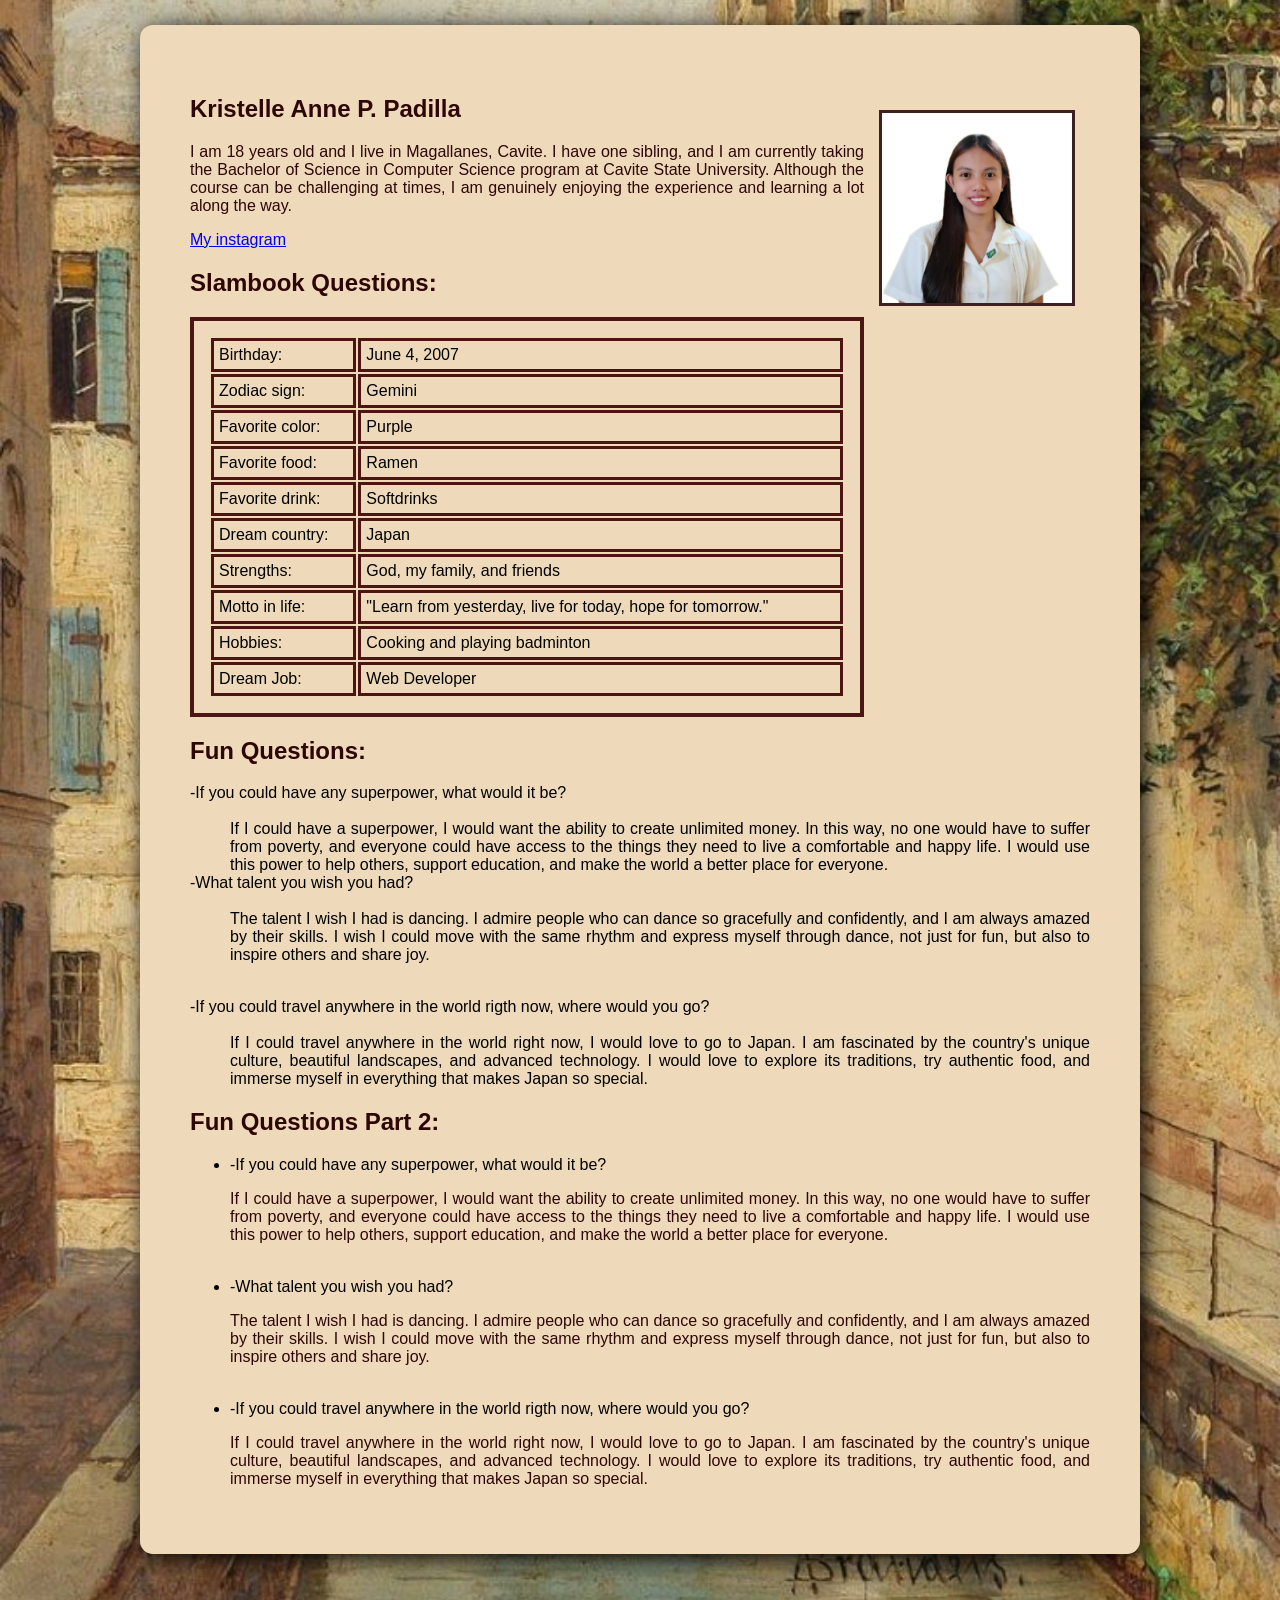
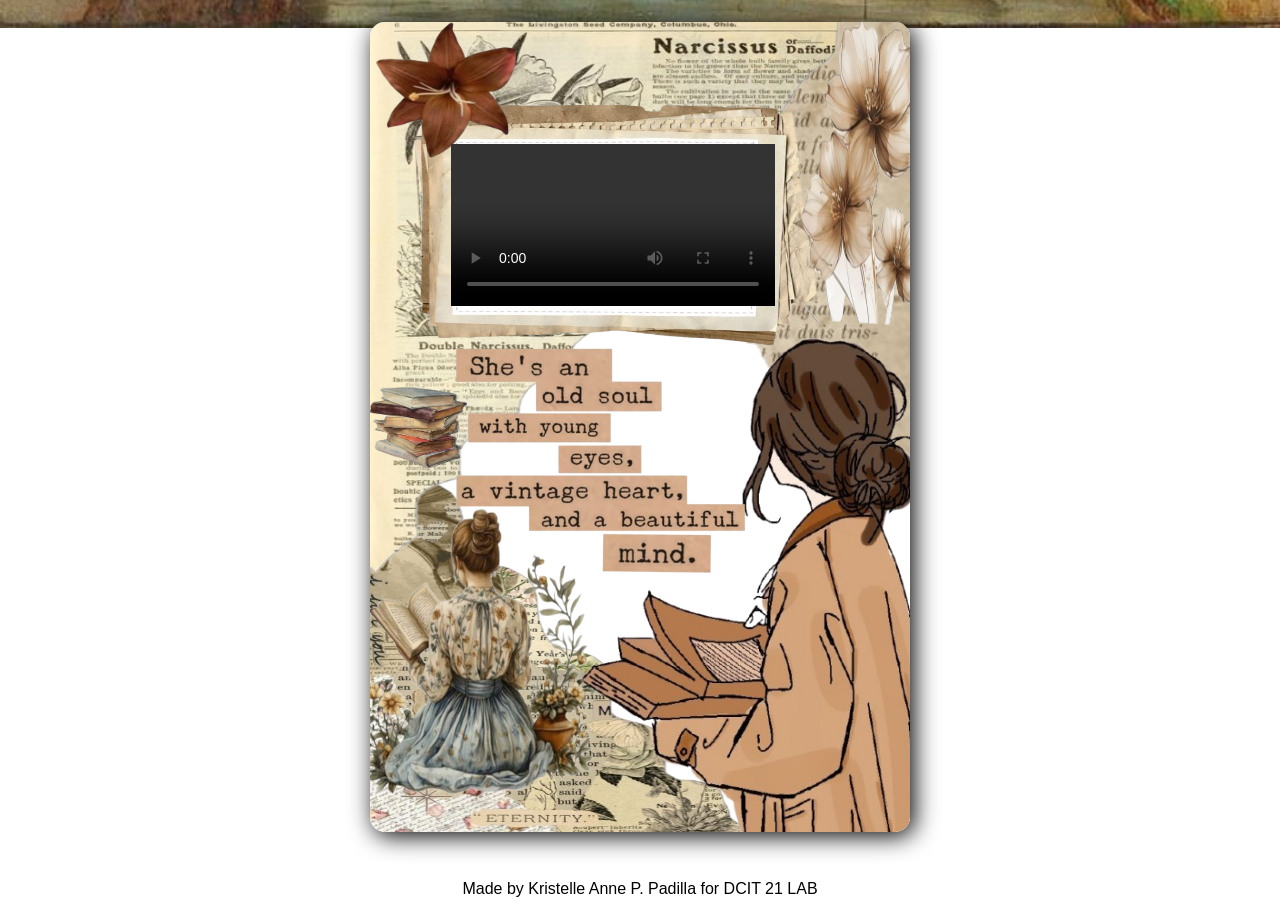
==== index.html @ 09600fa9 "clean up a bit" ====
<!DOCTYPE html>
<html lang="en">
<head>
    <meta charset="UTF-8">
    <meta name="viewport" content="width=device-width, initial-scale=1.0">
    <title>My Digital Slambook and Scrapbook</title>
    <link rel="stylesheet" href="styles.css">
</head>
<body>
    <section id="slambook">
        <header class="profile">
            <img class="profile-pic" src="materials/profile_pic.jpg" alt="profile_pic">
            <h1>Kristelle Anne P. Padilla</h1>
            <p>I am 18 years old and I live in Magallanes, Cavite. I have one sibling, and I am currently taking the Bachelor of Science in Computer Science program at Cavite State University. Although the course can be challenging at times, I am genuinely enjoying the experience and learning a lot along the way.</p>
            <a href="https://www.instagram.com/_krstlle?igsh=d3N4cDlsZnRhbWRw" target="_blank">My instagram</a>
        </header>
       
        <h1>Slambook Questions:</h1>
        <article class="table-div">
            <table>
                <tr>
                    <td>Birthday:</td>
                    <td>June 4, 2007</td>
                </tr>
                <tr>
                    <td>Zodiac sign:</td>
                    <td>Gemini</td>
                </tr>
                <tr>
                    <td>Favorite color:</td>
                    <td>Purple</td>
                </tr>
                <tr>
                    <td>Favorite food:</td>
                    <td> Ramen</td>
                </tr>
                <tr>
                    <td>Favorite drink:</td>
                    <td>Softdrinks</td>
                </tr>
                <tr>
                    <td>Dream country:</td>
                    <td>Japan</td>
                </tr>
                <tr>
                    <td>Strengths:</td>
                    <td>God, my family, and friends
                </tr>
                <tr>
                    <td>Motto in life:</td>
                    <td>"Learn from yesterday, live for today, hope for tomorrow."</td>
                </tr>
                <tr>
                    <td>Hobbies:</td>
                    <td>Cooking and playing badminton</td>
                </tr>
                <tr>
                    <td>Dream Job:</td>
                    <td>Web Developer</td>
                </tr>
            </table>
        </article>

        <h1>Fun Questions:</h1>
        <dl>
            <dt>-If you could have any superpower, what would it be?</dt>
            <br>
            <dd>If I could have a superpower, I would want the ability to create unlimited money. In this way, no one would have to suffer from poverty, and everyone could have access to the things they need to live a comfortable and happy life. I would use this power to help others, support education, and make the world a better place for everyone.</li>
            <br>
            <dt>-What talent you wish you had?</dt>
            <br>
            <dd>The talent I wish I had is dancing. I admire people who can dance so gracefully and confidently, and I am always amazed by their skills. I wish I could move with the same rhythm and express myself through dance, not just for fun, but also to inspire others and share joy.</p>
            <br>
            <dt>-If you could travel anywhere in the world rigth now, where would you go?</dt>
            <br>
            <dd>If I could travel anywhere in the world right now, I would love to go to Japan. I am fascinated by the country's unique culture, beautiful landscapes, and advanced technology. I would love to explore its traditions, try authentic food, and immerse myself in everything that makes Japan so special.</li>
        </dl>
        
        <h1>Fun Questions Part 2:</h1>
         <ul>
            <li>-If you could have any superpower, what would it be?</dt>
            <br>
            <p>If I could have a superpower, I would want the ability to create unlimited money. In this way, no one would have to suffer from poverty, and everyone could have access to the things they need to live a comfortable and happy life. I would use this power to help others, support education, and make the world a better place for everyone.</p>
            <br>
            <li>-What talent you wish you had?</dt>
            <br>
            <p>The talent I wish I had is dancing. I admire people who can dance so gracefully and confidently, and I am always amazed by their skills. I wish I could move with the same rhythm and express myself through dance, not just for fun, but also to inspire others and share joy.</li>
            <br>
            <li>-If you could travel anywhere in the world rigth now, where would you go?</dt>
            <br>
            <p>If I could travel anywhere in the world right now, I would love to go to Japan. I am fascinated by the country's unique culture, beautiful landscapes, and advanced technology. I would love to explore its traditions, try authentic food, and immerse myself in everything that makes Japan so special.</p>
        </ul>
    </section>  

    <section id="scrapbook">
        <img class="paper-cut" src="materials/paper.png">
        <img class="right-paper" src="materials/right side.png">
        <img class="girl" src="materials/girl.png">
        <img class="autumn" src="materials/bg.png">
        <img class="frame" src="materials/frame.png">
        <img class="dark" src="materials/dark flower.png">
        <img class="stand" src="materials/flower stand.png">
        <img class="back-girl" src="materials/m-removebg-preview.png">
        <img class="quote" src="materials/quotes.png">
        <img class="book" src="materials/books.png">
        <video controls class="vid" loop>
            <source src="materials/video.mp4" type="video/mp4">
        </video>
    </section>

    <footer>
        Made by Kristelle Anne P. Padilla for DCIT 21 LAB
    </footer>
</body> 
</html>
---- styles.css ----
html, body {
    margin: 0;
    padding: 0;
    min-height: 100vh;

    background-image: url("materials/download (7).jpg");
    background-repeat: no-repeat;
    background-size: cover;
    background-position: center;
    background-attachment: fixed;
}

body {
    flex-direction: column;
    padding: 5px;
    overflow-x: hidden;
    display:flex;
    justify-content: center;
    align-items: center;
    font-family: 'Franklin Gothic Medium', 'Arial Narrow', Arial, sans-serif;
}
section {
    box-shadow: 4px 4px 25px;
    border-radius:15px;
} 

#slambook{
    padding: 50px;
    width: 100%;         
    max-width: 900px;    
    margin: 20px auto;   
    border-radius: 13px;
    box-shadow: 4px 4px 25px;
    background-color: #eedabb;
    backdrop-filter: none;
}

.table-div{
    justify-content: center;
    display: flex;
    align-items: center;
    flex-direction: row;
}
h1 , p{
    color: rgb(46, 6, 6);

}

p, td, dd {
    text-align: justify;
}

.profile-pic{
    height: 190px;
    border: 40px;
    transition: scale 0.5s ease-in-out;
    border: 3px solid rgb(63, 32, 32);
    float: right;
    margin:15px
}
.profile-pic:hover {
    scale: 1.05;
    transition: scale 0.5s ease-in-out;
}

table{
    width: 100%;
    border: 4px solid rgb(78, 21, 21);
    padding: 15px;

}
td{
    border: 3px solid rgb(77, 20, 20);
    padding: 5px;
}

#scrapbook {
    aspect-ratio: 2/3;
    height: 90vh;
    overflow: hidden;
    position: relative;
    margin: 3rem;
    background-color: rgba(255, 255, 255, 0.6); 
    backdrop-filter: none;
}

#scrapbook img {
    position: absolute;
}

.paper-cut {
    position: relative;
    height: 50%;
    width: 70%;
    bottom: 0% ;
}

.right-paper {
    position: relative;
    height: 80%;
    width: 120%;
    top: -13% ;
    right: -13%;
}

.girl {
    height: 70%;
    width: 70%;
    bottom: -7%;
    right: -7% ;
}

.back-girl {
    height: 70% ;
    width: 50%;
    bottom: -8%;
    left: -5%;
}

.back-girl:hover {
    scale: 1.50;
    transition: scale 0.4s ease-out;
}


.autumn {
    position: relative;
    height: 70%;
    width: 90%;
    top: -2%;
}


.frame{
    position: absolute;
    height: 30% ;
    width: 75%;
    top: 10%;
    left: 8%;
}

.dark {
    position: relative;
    height: 20%;
    width: 30%;
    top: -3%;
    left: -2%;
}

.stand{
    position: relative;
    height: 40%;
    width: 25%;
    right: -5%;
    top: -1%;
}

.quote {
    height: 40% ;
    position: absolute;
    top: 34%;
    left: 12%;
}

.book{
    height: 10%;
    top: 45%;
    width: 18%;
}

.vid {
    position: absolute;
    height: 20%;
    top: 15%;
    left: 15%;
    background-color: black;

}
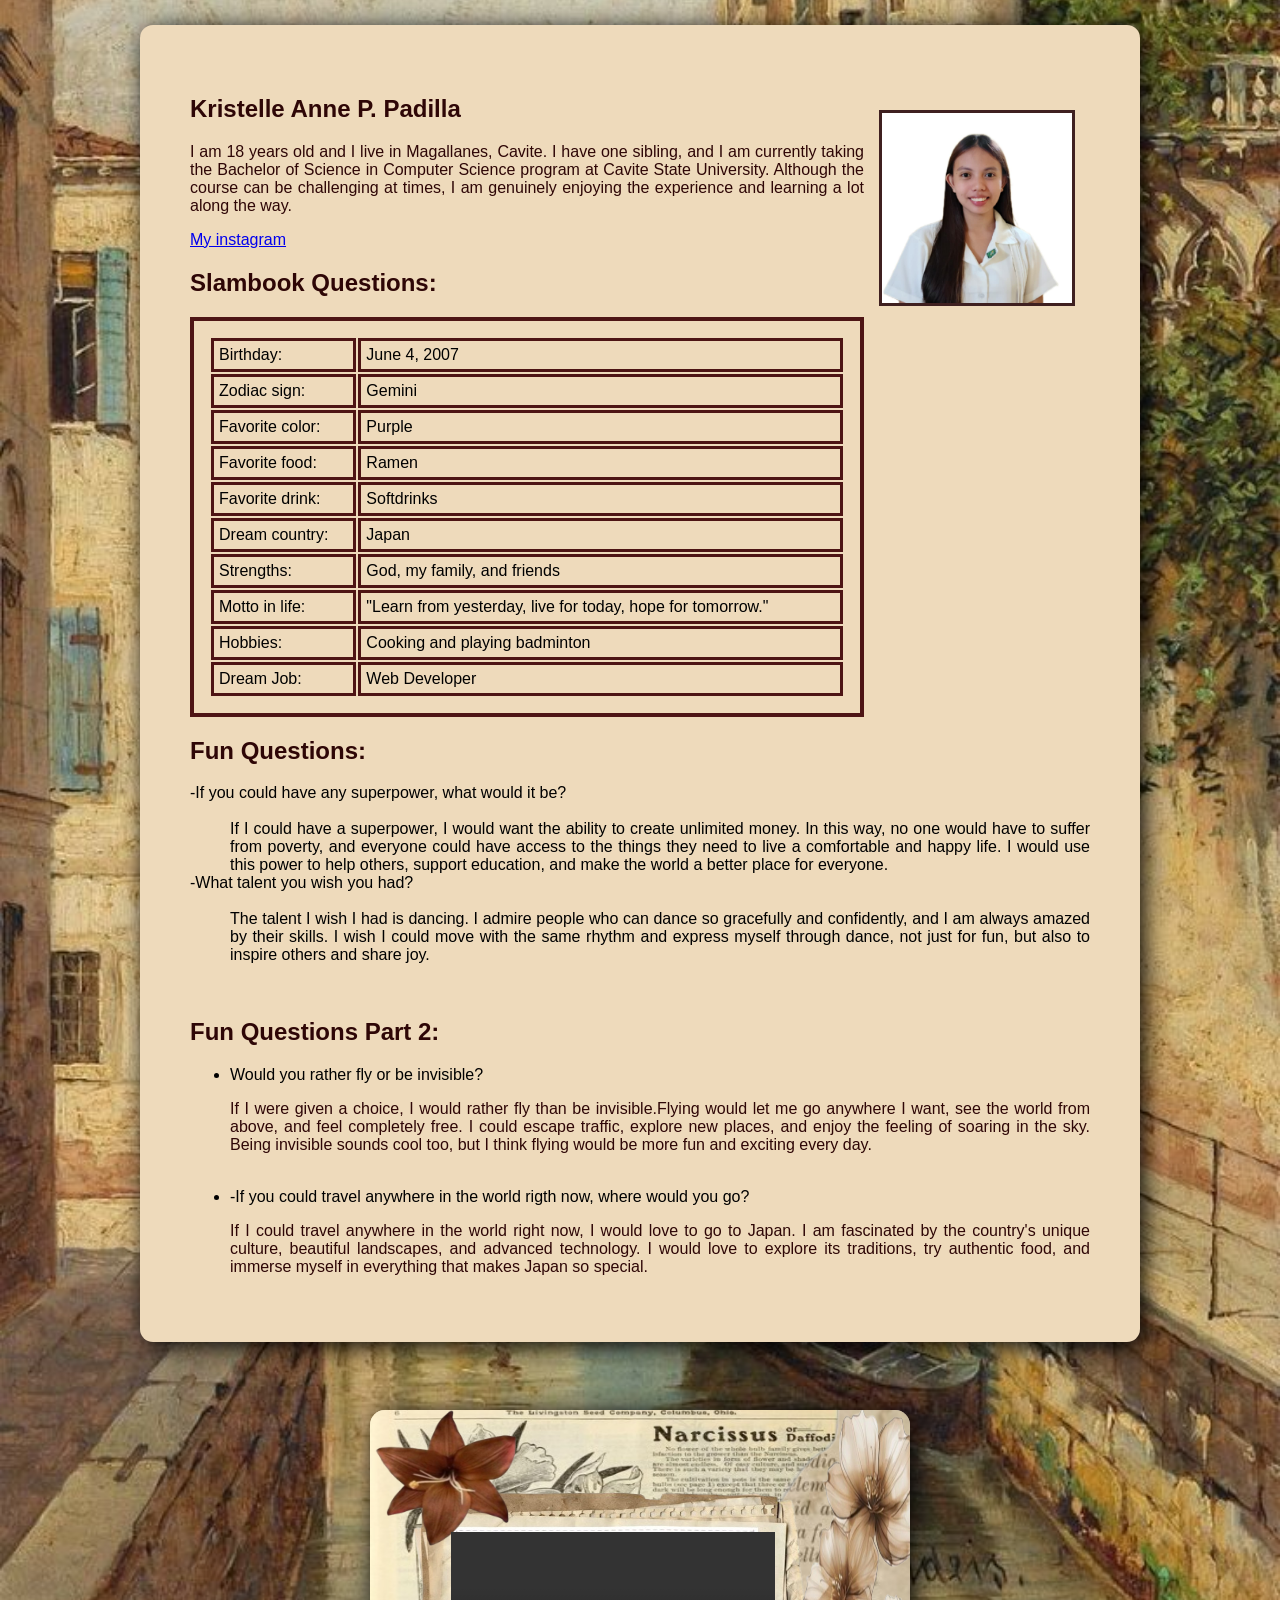
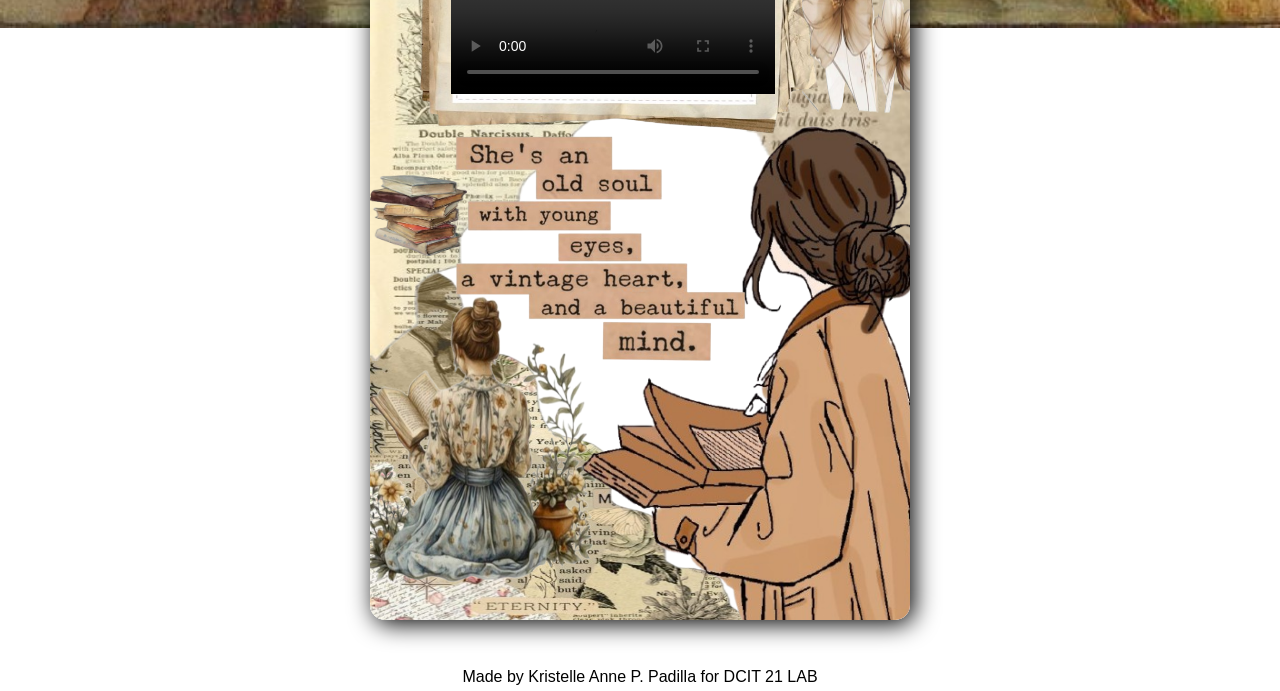
==== commit c7f29544: "Merge branch 'main' of https://github.com/iskibidij/Kristelle-Padilla-Lab-HTML" ====
--- a/index.html
+++ b/index.html
@@ -71,20 +71,13 @@
             <br>
             <dd>The talent I wish I had is dancing. I admire people who can dance so gracefully and confidently, and I am always amazed by their skills. I wish I could move with the same rhythm and express myself through dance, not just for fun, but also to inspire others and share joy.</p>
             <br>
-            <dt>-If you could travel anywhere in the world rigth now, where would you go?</dt>
-            <br>
-            <dd>If I could travel anywhere in the world right now, I would love to go to Japan. I am fascinated by the country's unique culture, beautiful landscapes, and advanced technology. I would love to explore its traditions, try authentic food, and immerse myself in everything that makes Japan so special.</li>
+
         </dl>
         
         <h1>Fun Questions Part 2:</h1>
          <ul>
-            <li>-If you could have any superpower, what would it be?</dt>
-            <br>
-            <p>If I could have a superpower, I would want the ability to create unlimited money. In this way, no one would have to suffer from poverty, and everyone could have access to the things they need to live a comfortable and happy life. I would use this power to help others, support education, and make the world a better place for everyone.</p>
-            <br>
-            <li>-What talent you wish you had?</dt>
-            <br>
-            <p>The talent I wish I had is dancing. I admire people who can dance so gracefully and confidently, and I am always amazed by their skills. I wish I could move with the same rhythm and express myself through dance, not just for fun, but also to inspire others and share joy.</li>
+            <li>Would you rather fly or be invisible?</li>
+             <p>If I were given a choice, I would rather fly than be invisible.Flying would let me go anywhere I want, see the world from above, and feel completely free. I could escape traffic, explore new places, and enjoy the feeling of soaring in the sky. Being invisible sounds cool too, but I think flying would be more fun and exciting every day.</p>
             <br>
             <li>-If you could travel anywhere in the world rigth now, where would you go?</dt>
             <br>
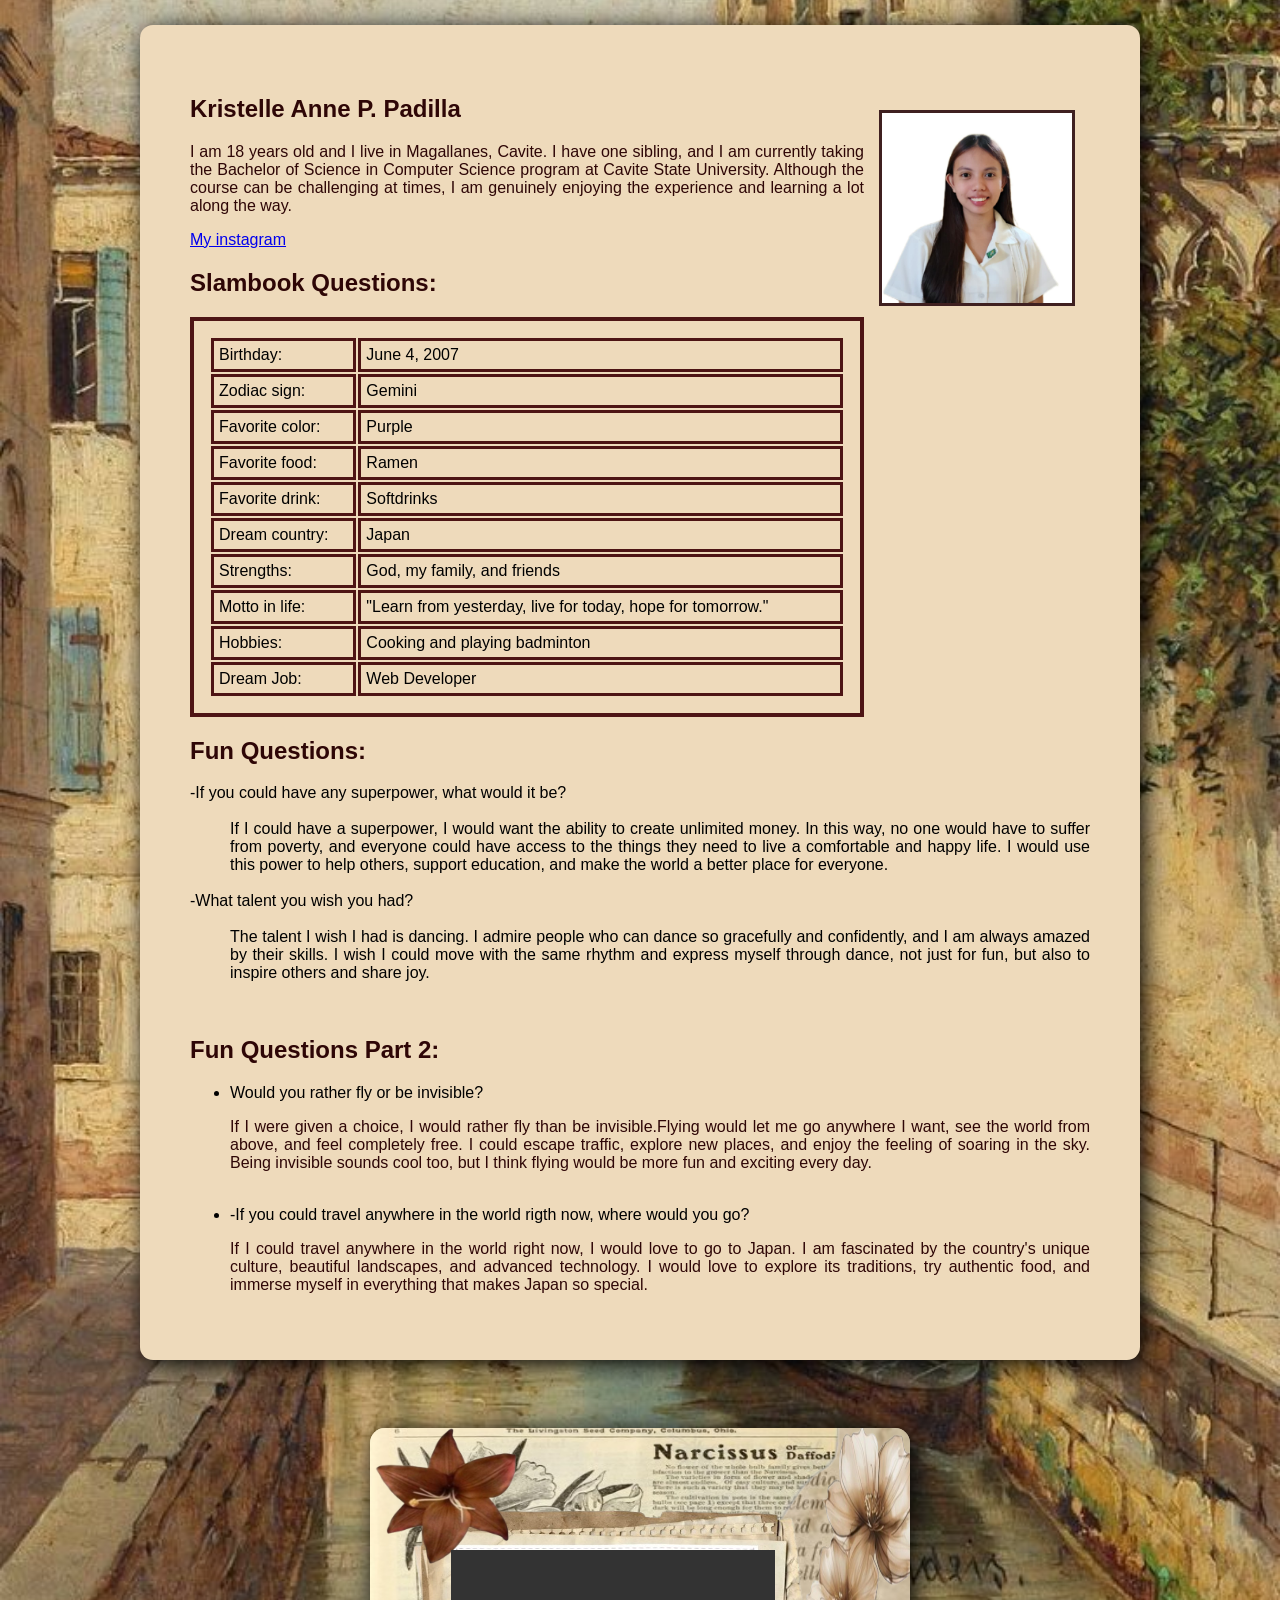
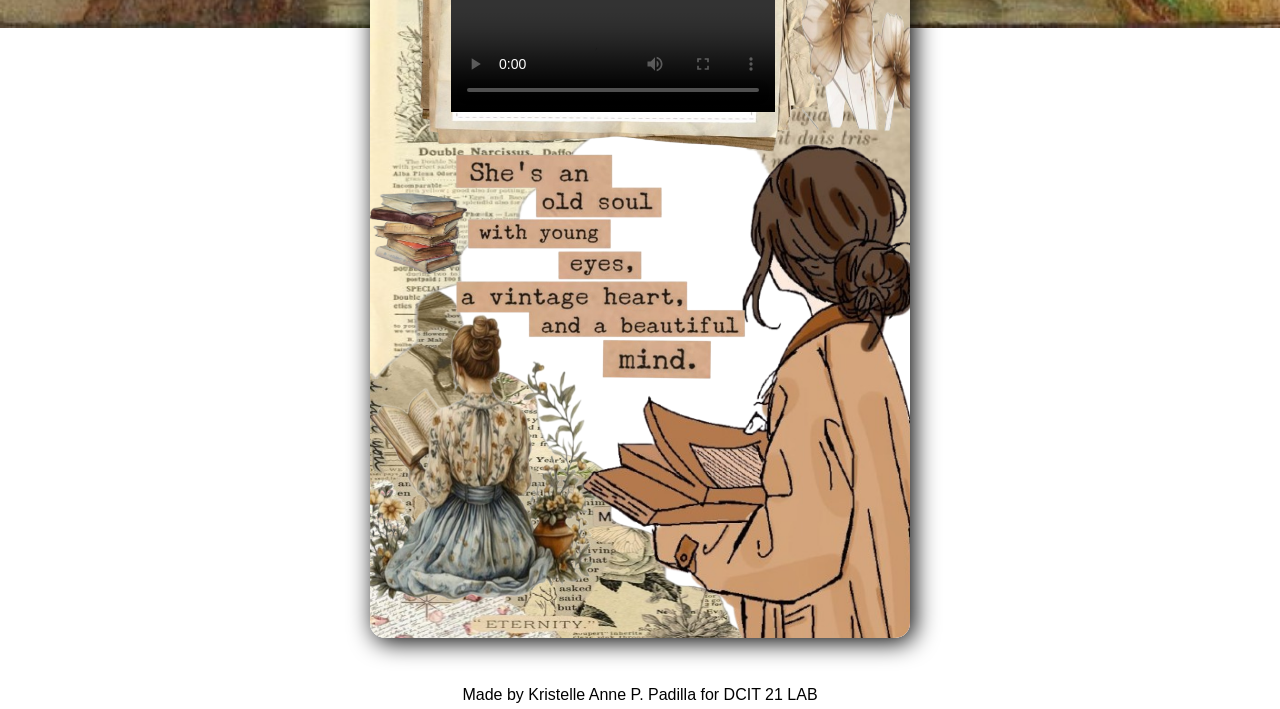
==== commit ffb2bd31: "fix" ====
--- a/index.html
+++ b/index.html
@@ -66,7 +66,7 @@
             <dt>-If you could have any superpower, what would it be?</dt>
             <br>
             <dd>If I could have a superpower, I would want the ability to create unlimited money. In this way, no one would have to suffer from poverty, and everyone could have access to the things they need to live a comfortable and happy life. I would use this power to help others, support education, and make the world a better place for everyone.</li>
-            <br>
+            <br><br>
             <dt>-What talent you wish you had?</dt>
             <br>
             <dd>The talent I wish I had is dancing. I admire people who can dance so gracefully and confidently, and I am always amazed by their skills. I wish I could move with the same rhythm and express myself through dance, not just for fun, but also to inspire others and share joy.</p>
